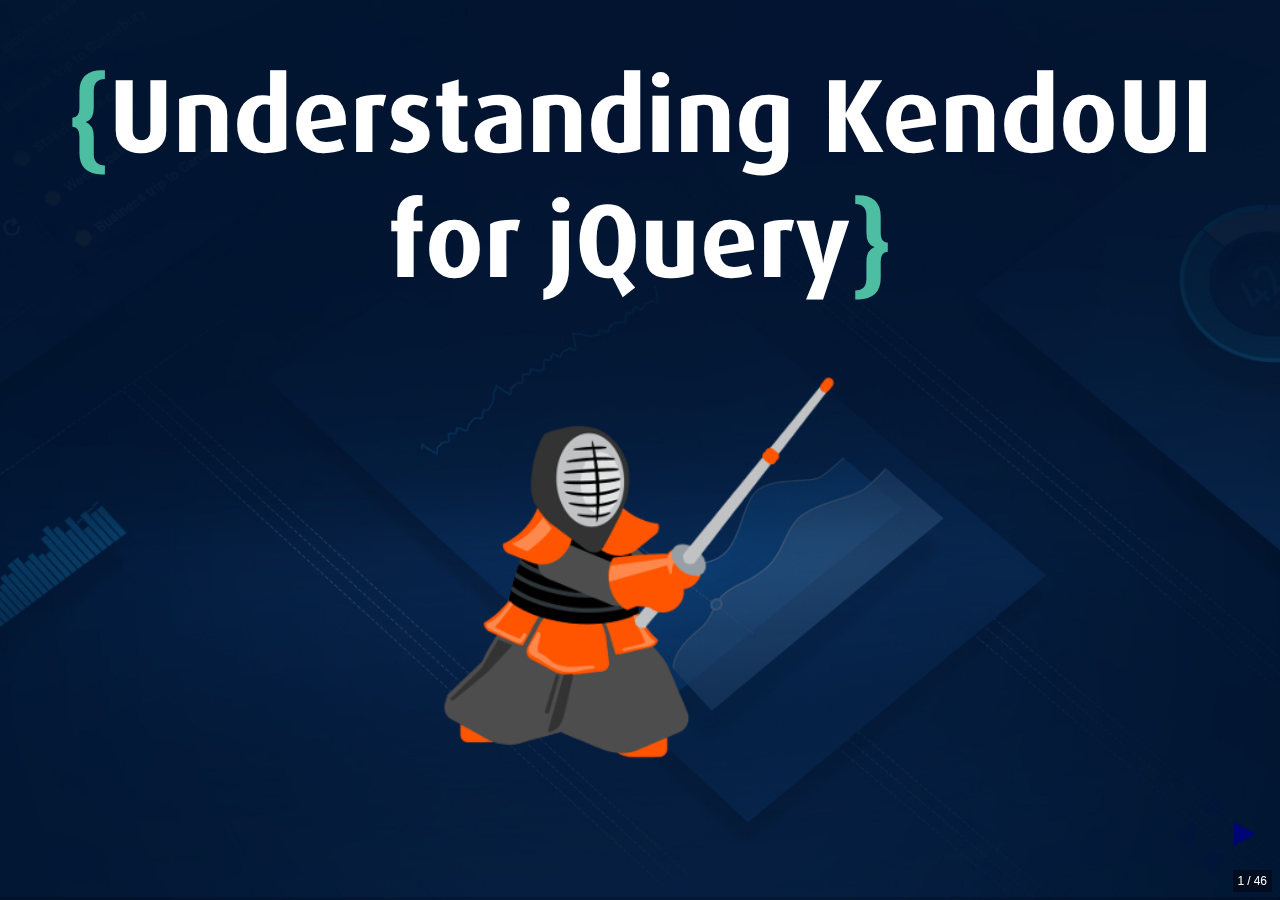
==== index.html @ 1e86cbaf "added few slides and images" ====
<!doctype html>
<html>
	<head>
		<meta charset="utf-8">
		<meta name="viewport" content="width=device-width, initial-scale=1.0, maximum-scale=1.0, user-scalable=no">

		<title>Understanding KendoUI for jQuery</title>
        <link rel="shortcut icon" href="favicon.ico" type="image/x-icon">
		<link rel="stylesheet" href="css/reveal.css">
		<link rel="stylesheet" href="css/theme/simple.css">

		<!-- Theme used for syntax highlighting of code -->
		<link rel="stylesheet" href="lib/css/zenburn.css">
        <link rel="stylesheet" href="/css/style.css">

		<!-- Printing and PDF exports -->
		<script>
		 var link = document.createElement( 'link' );
		 link.rel = 'stylesheet';
		 link.type = 'text/css';
		 link.href = window.location.search.match( /print-pdf/gi ) ? 'css/print/pdf.css' : 'css/print/paper.css';
		 document.getElementsByTagName( 'head' )[0].appendChild( link );
		</script>
	</head>
	<body>
		<div class="reveal">
			<div class="slides">
				<section id="main" data-background="./img/umbrella-bg.jpg" class="color-white">
                    <h2 class="title">Understanding KendoUI for jQuery</h2>
                    <img class="no-border bg-transparent" alt="" src="./img/kendoka-08-350.png" />
                </section>
                <section id="speaker-and-company-info">
                    <section id="speaker-info" data-background="./img/telerik-bg.jpg">
                        <div class="speaker-img-container">
                            <img src="./img/speaker.jpg" width="200" />
                        </div>
		                <table class="speaker-contact-info">
			                <tbody>
			                    <tr>
				                    <td><img class="no-border" src="./img/email.png" width="50"></td>
				                    <td style="vertical-align:middle"> <a href="mailto:denis@newventuresoftware.com?Subject=Hello" target="_blank">denis@newventuresoftware.com</a></td>
			                    </tr>
			                    <tr>
				                    <td><img class="no-border" src="./img/github.png" width="50"></td>
				                    <td style="vertical-align:middle"> <a href="https://github.com/deniskyashif" target="_blank">github.com/deniskyashif</a></td>
			                    </tr>
                                <tr>
				                    <td><img class="no-border" src="./img/twitter.png" width="50"></td>
				                    <td style="vertical-align:middle"><a href="https://twitter.com/deniskyashif" target="_blank">@deniskyashif</a></td>
			                    </tr>
			                </tbody>
		                </table>
		            </section>
                    <section id="certifications">
		                <div>
			                <img width="300" class="no-border" src="./img/medallion_sitefitiny-certified---300-dpi.png" />
			                <img width="350" class="no-border" src="./img/KendoUI_Badge_Square_Certified_Big.png" />
		                </div>
		            </section>
                    <section data-background="./img/nvs-intro.PNG"></section>
                    <section id="nvs-partners" data-background="./img/nvs-partners.PNG"></section>
                </section>
                <section id="icebreaker">
                    <section>
                        <img src="./img/stage-fright.jpg" class="no-border" />
                    </section> 
                    <section>
                        <h3>Breaking the Ice</h3>
                        <img src="./img/breaking-the-ice.jpg" width="525" />
                    </section>
                    <section>
                        ...
                    </section>
                </section>
                <section id="agenda" class="color-white" data-background-image="./img/school-board.jpg">
                    <h3>Agenda</h3>
                    <ul>
                        <li class="fragment">jQuery</li>
                        <li class="fragment">UI Components</li>
                        <li class="fragment">Data Source</li>
                        <li class="fragment">Templates</li>
                    </ul>
                </section>
                <!-- jQuery -->
                <section>
                    <section id="jquery" data-background="#202E3B">
                        <img alt="" src="./img/jquery.png" class="no-border" />
                    </section>
                    <section data-background="#202E3B">
                        <h4 class="text-right">jQuery</h4>
                        <p>Simplifies document traversal and manipulation, event handling, animation, and Ajax with an easy-to-use API</p>
                        <img alt="" src="./img/jquery-logo-no-text.png" width="150" class="no-border bg-transparent" style="position: absolute; top: -80%; left: -10%" />
                    </section>
                    <section data-background="#202E3B">
                        <h4 class="text-right">jQuery</h4>
                        <ul>
                            <li>Been around since 2006</li>
                            <li><a href="https://trends.builtwith.com/javascript/jQuery" target="_blank" style="color: lightblue">Used by 73% of the top 100k sites</a></li>
                            <li>Open Source</li>
                            <li>Simple and easy to use</li>
                            <li>Extensive browser support</li>
                        </ul>
                        <img alt="" src="./img/jquery-logo-no-text.png" width="150" class="no-border bg-transparent" style="position: absolute; top: -30%; left: -10%" />
                    </section>
                    <section>
                        <h3>A Brief Look</h3>
                        <pre class="fragment"><code class="js">$('button.continue').text('Next Step...');</code></pre>
                        <pre class="fragment"><code class="js">var hiddenBox = $('#banner-message');

$('#button-container button').on('click', function(event) {
    hiddenBox.show();
});</code></pre>
                    </section>
                    <section>
                        <h3>AJAX</h3>
                        <pre><code class="js">$.ajax({
  url: '/api/getWeather',
  method: 'GET',
  data: {
    zipcode: 97201
  },
  success: function( result ) {
    $('#weather-temp').text(result + ' degrees');
  }
});</code></pre>
                    </section>
                    <section id="jquery-plugins" data-background="https://premium.wpmudev.org/wp-content/uploads/2013/10/pretty-plugins.png">
                        <h3 class="color-white"><span>jQuery Plugins</span></h3>
                        <div style="height: 300px"></div>
                    </section>
                    <section data-transition="none">
                        <h4 class="text-right">How jQuery works</h4>
                        <pre><code class="js">$('span').css('color', 'red');</code></pre>
                    </section>
                    <section data-transition="none">
                        <h4 class="text-right">How jQuery works</h4>
                        <pre><code class="js" data-noescape><mark class="highlight-block">$('span')</mark>.css('color', 'red');</code></pre>
                    </section>
                    <section data-transition="none">
                        <h4 class="text-right">How jQuery works</h4>
                        <pre><code class="js" data-noescape>$('span')<mark>.css('color', 'red');</mark></code></pre>
                    </section>
                    <section data-background="#202E3B">
                        <p>A jQuery plugin is simply a new method that extends jQuery's prototype object.</p>
                        <img alt="" src="./img/jquery-logo-no-text.png" width="150" class="no-border bg-transparent" style="position: absolute; top: -120%; left: -10%" />
                    </section>
                    <section data-background="#202E3B">
                        <h3>Live Demo</h3>
                        <p>Implementing a custom jQuery plugin.</p>
                        <img alt="Demo Image" src="./img/not-sure-if-trick-show-me-the-demo.jpg" width="400" class="no-border fragment" />
                    </section>
                    <section data-background="./img/umbrella-bg.jpg">
                        <h3 class="color-white"><span>KendoUI</span></h3>
                        <img alt="" src="./img/kendoka-states1.png" class="no-border bg-transparent" width="200" style="margin: 0" />
                        <p class="color-white" style="font-size: 0.8em"><span>A complete JavaScript UI component library that allows you to quickly build web apps using your framework of choice.</span></p>
                    </section>
                    <section data-background="./img/umbrella-bg.jpg" class="color-white">
                        <div class="circle-wrapper">
                            <div class="circle center"><strong>Kendo UI</strong></div>
                            <div class="circle top fragment">Components</div>
                            <div class="circle top-right fragment">Data Source</div>
                            <div class="circle right fragment">Validation</div>
                            <div class="circle bottom-right fragment">Globalization</div>
                            <div class="circle bottom fragment">Templates</div>
                            <div class="circle bottom-left fragment">Drag & Drop</div>
                            <div class="circle left fragment">MVVM</div>
                            <div class="circle top-left fragment">Export</div>
                        </div>
                    </section>
                </section>
                <!-- UI Components -->
                <section>
                    <section>
                        <h3>UI Components</h3>
                        <img class="no-border" alt="" src="./img/kendoka-03-350.png" width="300" />
                    </section>
                    <section>
                        <p>Kendo UI Components are simply jQuery plugins.</p>
                        <pre><code class="js">$('#menu').kendoMenu();</code></pre>
                    </section>
                    <section data-background="black">
                        <h3><a href="http://demos.telerik.com/kendo-ui/" target="_blank" style="color: lightblue">Live Demo</a></h3>
                        <p>UI Components</p>
                        <img alt="Demo Image" src="./img/code-or-didnt-happen.jpg" width="400" class="no-border" />
                    </section>
                </section>
                <!-- Data Source -->
                <section>
                    <section>
                        <h3>Data Source</h3>
                        <p>An abstraction for using local or remote data.</p>
                    </section>
                    <section>
                        <h4 class="text-right">DataSource Features</h4>
                        <ul style="font-size: 0.8em">
                            <li class="fragment">Retrieve from a remote endpoint</li>
                            <li class="fragment">Maintain the data type and the structure</li>
                            <li class="fragment">Process serialization formats to and from an endpoint</li>
                            <li class="fragment">Synchronize CRUD operations</li>
                            <li class="fragment">Maintain an in-memory data caching</li>
                            <li class="fragment">Provide query mechanism via filter expressions</li>
                            <li class="fragment">Handles sorting, paging, grouping and aggregates</li>
                        </ul>
                    </section>
                    <section data-background="#000">
                        <!-- <p>The <strong><u>presentation layer</u></strong> must be separate from the <strong><u>data layer</u></strong>.</p> -->
                        <p style="font-size: 1.5em">presentation &ne; data</p>
                    </section>
                    <section>
                        <h4 class="text-right">Data Source</h4>
                        <img alt="" src="./img/ds-widget.png" class="no-border" />
                    </section>
                    <section>
                        <h4 class="text-right">Shared Data Source</h4>
                        <img alt="" src="./img/ds-widget-2.png" class="no-border" />
                    </section>
                    <section>
                        <h3>Live Demo</h3>
                        <img alt="Demo Image" src="./img/not-sure-if-trick-show-me-the-demo.jpg" width="400" class="no-border" />
                    </section>
                </section>
                <!-- Templates -->
                <section>
                    <section>
                        <h3>Templates</h3>
                        <img alt="template diagram" src="./img/template-diagram.jpg" class="no-border" />
                    </section>
                    <section data-background="#3F3F3F">
                        <h3>Syntax</h3>
                        <div>Render values as raw HTML: <pre><code class="html">#= value #</code></pre></div>
                        <div>Display HTML encoded values: <pre><code class="html">#: value #</code></pre></div>
                        <div>Execute arbitrary JavaScript code: <pre><code class="html"># if(true) { # "Non-script content..." # } #</code></pre></div>
                    </section>
                    <section>
                        <p>Inline</p>
                        <pre><code class="js">
// compile
var template = kendo.template('<span>#: message #</span>');

// render
$("#container").html(template({ message: "Hello Kendo!" }));
                        </code></pre>
                    </section>
                    <section>
                        <p>External</p>
                        <pre><code class="html"><div id="container"></div>
<script id="externalTemplate" type="text/x-kendo-template">
    <ul>
        # for (var i = 0; i < collection.length; i++) { #
            <li>#= collection[i] #</li>
        # } #
    </ul>
</script>
                        </code></pre>
                        <pre><code class="js">// compile
var template = kendo.template($('#externalTemplate').html());
// render
$('#container').html(template({ collection: [0,1,2,3,4,5] }));</code></pre>
                    </section>
                    <section>
                        <h3>Escaping</h3>
                        <pre><code class="js">var templateWithHashSymbol = '<span> #: value # \\# </span>';</code></pre>
                    </section>
                    <section>
                        <p>
                            Templates in Kendo are rendered using string concatenation by executing pure JavaScript code.
                        </p>
                        <p>
                            For maximum performance they should be compiled with the following flag set to false:
                        </p>
                        <pre><code class="js">kendo.template('<p> #: message #</p>', { useWithBlock: false });</code></pre>
                    </section>
                    <section data-background="#000">
                        <h3>Live Demo</h3>
                        <a href="http://demos.telerik.com/kendo-ui/templates/index" target="_blank">
                            <img alt="Demo Image" src="./img/code-or-didnt-happen.jpg" width="400" class="no-border" />
                        </a>
                    </section>
                </section>
                <!-- Misc -->
                <section>
                    <section data-background="./img/bg-pattern.png" class="color-white" id="theme-builder">
                        <a href="http://themebuilder.telerik.com/kendo-ui">
                            <img alt="" src="./img/progress_mainLogo.png" class="no-border bg-transparent" width="700" />
                        </a>
                        <p>Kendo UI</p>
                    </section>
                    <section>
                        <h3>Kendo UI and JSDO</h3>
                    </section>
                    <section>
                        <h3>Performance</h3>
                    </section>
                    <section data-background="#000">
                        <p>When JS developers argue about which framework is the best.</p>
                        <video src="./img/wwe-fight.mp4" autoplay loop width="500"></video>
                    </section>
                    <section data-background="#3EA8DF" class="color-white" id="using-kendo-with-other-frameworks">
                        <h3>KendoUI Supports</h3>
                        <div style="height: 50px"></div>
                        <ul>
                            <li><a href="https://www.telerik.com/kendo-ui#Features" target="_blank">jQuery</a></li>
                            <li><a href="https://www.telerik.com/kendo-angular-ui/" target="_blank">Angular</a></li>
                            <li><a href="https://www.telerik.com/kendo-react-ui" target="_blank">React</a></li>
                            <li><a href="https://www.telerik.com/kendo-vue-ui" target="_blank">Vue</a></li>
                        </ul>
                    </section>
                    <section>
                        <h3>Northwind Dashboard</h3>
                        <p><a href="http://demos.telerik.com/aspnet-mvc/html5-dashboard-sample-app/" target="_blank">Demo</a></p>
                        <p><a href="https://github.com/telerik/kendoui-northwind-dashboard" target="_blank">github.com/telerik/kendoui-northwind-dashboard</a></p>
                    </section>
                </section>
                <section id="questions">
                    <h3>Questions?</h3>
                    <img class="" src="./img/cats-staring.jpg" width="500" />
                </section>
                <section id="end">
		            <h2>Thank You!</h2>
		            <table>
			            <tbody>
                            <tr>
				                <td><img class="no-border" src="./img/email.png" style="width:70px"></td>
				                <td style="vertical-align:middle"> <a href="mailto:denis@newventuresoftware.com?Subject=Hello" target="_blank">denis@newventuresoftware.com</a></td>
			                </tr>
			                <tr>
				                <td><img class="no-border" src="./img/github.png" width="70"></td>
				                <td style="vertical-align:middle"> <a href="https://github.com/deniskyashif" target="_blank">github.com/deniskyashif</a></td>
			                </tr>
                            <tr>
				                <td><img class="no-border" src="./img/twitter.png" width="70"></td>
				                <td style="vertical-align:middle"><a href="https://twitter.com/deniskyashif" target="_blank">@deniskyashif</a></td>
			                </tr>
			            </tbody>
		            </table>
		        </section>
			</div>
            <section class="reveal-shared">
		        <div class="nvs-logo-container">
		            <a href="http://www.newventuresoftware.com/" target="_blank">
			            <img class="no-border" src="./img/nvs-logo.svg" width="150"/>
                    </a>
		        </div>
                <div class="nvs-website-bar"><span class="nvs-website-text brackets">www.newventuresoftware.com</span></div>
	        </section>
		</div>

		<script src="lib/js/head.min.js"></script>
		<script src="js/reveal.js"></script>

		<script>
		 // More info about config & dependencies:
		 // - https://github.com/hakimel/reveal.js#configuration
		 // - https://github.com/hakimel/reveal.js#dependencies
		 Reveal.initialize({
             history: true,
             progress: true,
             touch: true,
			 dependencies: [
				 { src: 'plugin/markdown/marked.js' },
				 { src: 'plugin/markdown/markdown.js' },
				 { src: 'plugin/notes/notes.js', async: true },
				 { src: 'plugin/highlight/highlight.js', async: true, callback: function() { hljs.initHighlightingOnLoad(); } }
			 ],
             slideNumber: 'c/t'
		 });
		</script>
	</body>
</html>
---- css/theme/simple.css ----
/**
 * A simple theme for reveal.js presentations, similar
 * to the default theme. The accent color is darkblue.
 *
 * This theme is Copyright (C) 2012 Owen Versteeg, https://github.com/StereotypicalApps. It is MIT licensed.
 * reveal.js is Copyright (C) 2011-2012 Hakim El Hattab, http://hakim.se
 */
@import url(https://fonts.googleapis.com/css?family=News+Cycle:400,700);
@import url(https://fonts.googleapis.com/css?family=Lato:400,700,400italic,700italic);
section.has-dark-background, section.has-dark-background h1, section.has-dark-background h2, section.has-dark-background h3, section.has-dark-background h4, section.has-dark-background h5, section.has-dark-background h6 {
  color: #fff; }

/*********************************************
 * GLOBAL STYLES
 *********************************************/
body {
  background: #fff;
  background-color: #fff; }

.reveal {
  font-family: "Lato", sans-serif;
  font-size: 40px;
  font-weight: normal;
  color: #000; }

::selection {
  color: #fff;
  background: rgba(0, 0, 0, 0.99);
  text-shadow: none; }

::-moz-selection {
  color: #fff;
  background: rgba(0, 0, 0, 0.99);
  text-shadow: none; }

.reveal .slides > section,
.reveal .slides > section > section {
  line-height: 1.3;
  font-weight: inherit; }

/*********************************************
 * HEADERS
 *********************************************/
.reveal h1,
.reveal h2,
.reveal h3,
.reveal h4,
.reveal h5,
.reveal h6 {
  margin: 0 0 20px 0;
  color: #000;
  font-family: "News Cycle", Impact, sans-serif;
  font-weight: normal;
  line-height: 1.2;
  letter-spacing: normal;
  text-transform: none;
  text-shadow: none;
  word-wrap: break-word; }

.reveal h1 {
  font-size: 3.77em; }

.reveal h2 {
  font-size: 2.11em; }

.reveal h3 {
  font-size: 1.55em; }

.reveal h4 {
  font-size: 1em; }

.reveal h1 {
  text-shadow: none; }

/*********************************************
 * OTHER
 *********************************************/
.reveal p {
  margin: 20px 0;
  line-height: 1.3; }

/* Ensure certain elements are never larger than the slide itself */
.reveal img,
.reveal video,
.reveal iframe {
  max-width: 95%;
  max-height: 95%; }

.reveal strong,
.reveal b {
  font-weight: bold; }

.reveal em {
  font-style: italic; }

.reveal ol,
.reveal dl,
.reveal ul {
  display: inline-block;
  text-align: left;
  margin: 0 0 0 1em; }

.reveal ol {
  list-style-type: decimal; }

.reveal ul {
  list-style-type: disc; }

.reveal ul ul {
  list-style-type: square; }

.reveal ul ul ul {
  list-style-type: circle; }

.reveal ul ul,
.reveal ul ol,
.reveal ol ol,
.reveal ol ul {
  display: block;
  margin-left: 40px; }

.reveal dt {
  font-weight: bold; }

.reveal dd {
  margin-left: 40px; }

.reveal q,
.reveal blockquote {
  quotes: none; }

.reveal blockquote {
  display: block;
  position: relative;
  width: 70%;
  margin: 20px auto;
  padding: 5px;
  font-style: italic;
  background: rgba(255, 255, 255, 0.05);
  box-shadow: 0px 0px 2px rgba(0, 0, 0, 0.2); }

.reveal blockquote p:first-child,
.reveal blockquote p:last-child {
  display: inline-block; }

.reveal q {
  font-style: italic; }

.reveal pre {
  display: block;
  position: relative;
  width: 90%;
  margin: 20px auto;
  text-align: left;
  font-size: 0.55em;
  font-family: monospace;
  line-height: 1.2em;
  word-wrap: break-word;
  box-shadow: 0px 0px 6px rgba(0, 0, 0, 0.3); }

.reveal code {
  font-family: monospace; }

.reveal pre code {
  display: block;
  padding: 5px;
  overflow: auto;
  max-height: 400px;
  word-wrap: normal; }

.reveal table {
  margin: auto;
  border-collapse: collapse;
  border-spacing: 0; }

.reveal table th {
  font-weight: bold; }

.reveal table th,
.reveal table td {
  text-align: left;
  padding: 0.2em 0.5em 0.2em 0.5em;
  border-bottom: 1px solid; }

.reveal table th[align="center"],
.reveal table td[align="center"] {
  text-align: center; }

.reveal table th[align="right"],
.reveal table td[align="right"] {
  text-align: right; }

.reveal table tbody tr:last-child th,
.reveal table tbody tr:last-child td {
  border-bottom: none; }

.reveal sup {
  vertical-align: super; }

.reveal sub {
  vertical-align: sub; }

.reveal small {
  display: inline-block;
  font-size: 0.6em;
  line-height: 1.2em;
  vertical-align: top; }

.reveal small * {
  vertical-align: top; }

/*********************************************
 * LINKS
 *********************************************/
.reveal a {
  color: #00008B;
  text-decoration: none;
  -webkit-transition: color .15s ease;
  -moz-transition: color .15s ease;
  transition: color .15s ease; }

.reveal a:hover {
  color: #0000f1;
  text-shadow: none;
  border: none; }

.reveal .roll span:after {
  color: #fff;
  background: #00003f; }

/*********************************************
 * IMAGES
 *********************************************/
.reveal section img {
  margin: 15px 0px;
  background: rgba(255, 255, 255, 0.12);
  border: 4px solid #000;
  box-shadow: 0 0 10px rgba(0, 0, 0, 0.15); }

.reveal section img.plain {
  border: 0;
  box-shadow: none; }

.reveal a img {
  -webkit-transition: all .15s linear;
  -moz-transition: all .15s linear;
  transition: all .15s linear; }

.reveal a:hover img {
  background: rgba(255, 255, 255, 0.2);
  border-color: #00008B;
  box-shadow: 0 0 20px rgba(0, 0, 0, 0.55); }

/*********************************************
 * NAVIGATION CONTROLS
 *********************************************/
.reveal .controls .navigate-left,
.reveal .controls .navigate-left.enabled {
  border-right-color: #00008B; }

.reveal .controls .navigate-right,
.reveal .controls .navigate-right.enabled {
  border-left-color: #00008B; }

.reveal .controls .navigate-up,
.reveal .controls .navigate-up.enabled {
  border-bottom-color: #00008B; }

.reveal .controls .navigate-down,
.reveal .controls .navigate-down.enabled {
  border-top-color: #00008B; }

.reveal .controls .navigate-left.enabled:hover {
  border-right-color: #0000f1; }

.reveal .controls .navigate-right.enabled:hover {
  border-left-color: #0000f1; }

.reveal .controls .navigate-up.enabled:hover {
  border-bottom-color: #0000f1; }

.reveal .controls .navigate-down.enabled:hover {
  border-top-color: #0000f1; }

/*********************************************
 * PROGRESS BAR
 *********************************************/
.reveal .progress {
  background: rgba(0, 0, 0, 0.2); }

.reveal .progress span {
  background: #00008B;
  -webkit-transition: width 800ms cubic-bezier(0.26, 0.86, 0.44, 0.985);
  -moz-transition: width 800ms cubic-bezier(0.26, 0.86, 0.44, 0.985);
  transition: width 800ms cubic-bezier(0.26, 0.86, 0.44, 0.985); }
---- lib/css/zenburn.css ----
/*

Zenburn style from voldmar.ru (c) Vladimir Epifanov <voldmar@voldmar.ru>
based on dark.css by Ivan Sagalaev

*/

.hljs {
  display: block;
  overflow-x: auto;
  padding: 0.5em;
  background: #3f3f3f;
  color: #dcdcdc;
}

.hljs-keyword,
.hljs-selector-tag,
.hljs-tag {
  color: #e3ceab;
}

.hljs-template-tag {
  color: #dcdcdc;
}

.hljs-number {
  color: #8cd0d3;
}

.hljs-variable,
.hljs-template-variable,
.hljs-attribute {
  color: #efdcbc;
}

.hljs-literal {
  color: #efefaf;
}

.hljs-subst {
  color: #8f8f8f;
}

.hljs-title,
.hljs-name,
.hljs-selector-id,
.hljs-selector-class,
.hljs-section,
.hljs-type {
  color: #efef8f;
}

.hljs-symbol,
.hljs-bullet,
.hljs-link {
  color: #dca3a3;
}

.hljs-deletion,
.hljs-string,
.hljs-built_in,
.hljs-builtin-name {
  color: #cc9393;
}

.hljs-addition,
.hljs-comment,
.hljs-quote,
.hljs-meta {
  color: #7f9f7f;
}


.hljs-emphasis {
  font-style: italic;
}

.hljs-strong {
  font-weight: bold;
}
---- css/style.css ----
@font-face {
	font-family: "Dax-Bold";
	src: url("./../fonts/DaxComp-Bold.ttf");
}

h1:before, h2:before, h3:before, h4:before, h5:before {
    content: "{";
    color: #4DBEA1;
}

h1:after, h2:after, h3:after, h4:after, h5:after {
    content: "}";
    color: #4DBEA1;
}

.reveal h1, .reveal h2, .reveal h3, .reveal h4, .reveal h5 {
    font-family: "Dax-Bold";
}

.reveal .nvs-website-bar {
    background-color: #4dbea1;
    color: #fff;
    line-height: 0.6em;
    position: absolute;
    bottom: 0;
    width: 100%;
    padding: 0.5% 0 0.5% 0.5%;
    font-size: 0.5em;
}

.reveal .nvs-website-bar .nvs-website-text {
    font-weight: bold;
}

.brackets:before {
    content: "{";
}

.brackets:after {
    content: "}";
}

.reveal .no-border{
    border: 0;
    box-shadow: none;
}

.reveal .bg-transparent {
    background: transparent;
}

.reveal .text-right {
    text-align: right;
}

.reveal .text-left {
    text-align: left;
}

.reveal .nvs-logo-container {
    padding-left: 15px;
}

.reveal #speaker-info {
    font-size: 30px;
}

.reveal #speaker-info .speaker-img-container {
    margin-right: 25px;
}

.reveal #speaker-info .speaker-img-container, .speaker-contact-info {
    display: inline-block;
}

.reveal .color-white * {
    color: #fff;
}

.reveal .color-red * {
    color: red;
}

.reveal .color-yellow * {
    color: yellow;
}

.reveal .color-green * {
    color: green;
}

.reveal .circle-wrapper {
    position: fixed;
    top: 0;
    bottom: 0;
    left: 0;
    right: 0;
}

.reveal .circle {
    position: absolute;
    font-size: 0.6em;
    background-color: green;
    border-radius: 50%;
    display: inline-block;
    height: 150px;
    width: 150px;
    line-height: 150px;
    text-align: center;
    vertical-align: middle;
}

.reveal .circle.center {
    position: absolute;
    top: calc(50% - 150px);
    left: calc(50% - 150px);
    font-size: 1em;
    height: 300px;
    width: 300px;
    line-height: 300px;
    background-color: #CA491E;
}

.reveal .circle.top {
    position: absolute;
    top: calc(50% - 75px - 200px - 50px);
    left: calc(50% - 75px);
}

.reveal .circle.bottom {
    position: absolute;
    top: calc(50% - 75px + 200px + 50px);
    left: calc(50% - 75px);
}

.reveal .circle.left {
    position: absolute;
    top: calc(50% - 75px);
    left: calc(50% - 75px - 200px - 50px);

}

.reveal .circle.right {
    position: absolute;
    top: calc(50% - 75px);
    left: calc(50% - 75px + 200px + 50px);
}

.reveal .circle.top-left {
    position: absolute;
    top: calc(50% - 75px - 200px);
    left: calc(50% - 75px - 200px);
}

.reveal .circle.top-right {
    position: absolute;
    top: calc(50% - 75px - 200px);
    left: calc(50% - 75px + 200px);
}

.reveal .circle.bottom-left {
    position: absolute;
    top: calc(50% - 75px + 200px);
    left: calc(50% - 75px - 200px);
}

.reveal .circle.bottom-right {
    position: absolute;
    top: calc(50% - 75px + 200px);
    left: calc(50% - 75px + 200px);
}

#using-kendo-with-other-frameworks ul > li {
    list-style-type: none;
    display: inline-block;
    background-color: #425366;
    padding: 10px 40px;
    margin-right: 15px;
}

#using-kendo-with-other-frameworks ul > li:hover {
    background-color: #55697f;
}

#using-kendo-with-other-frameworks ul > li > a:hover {
    color: #fff;
}
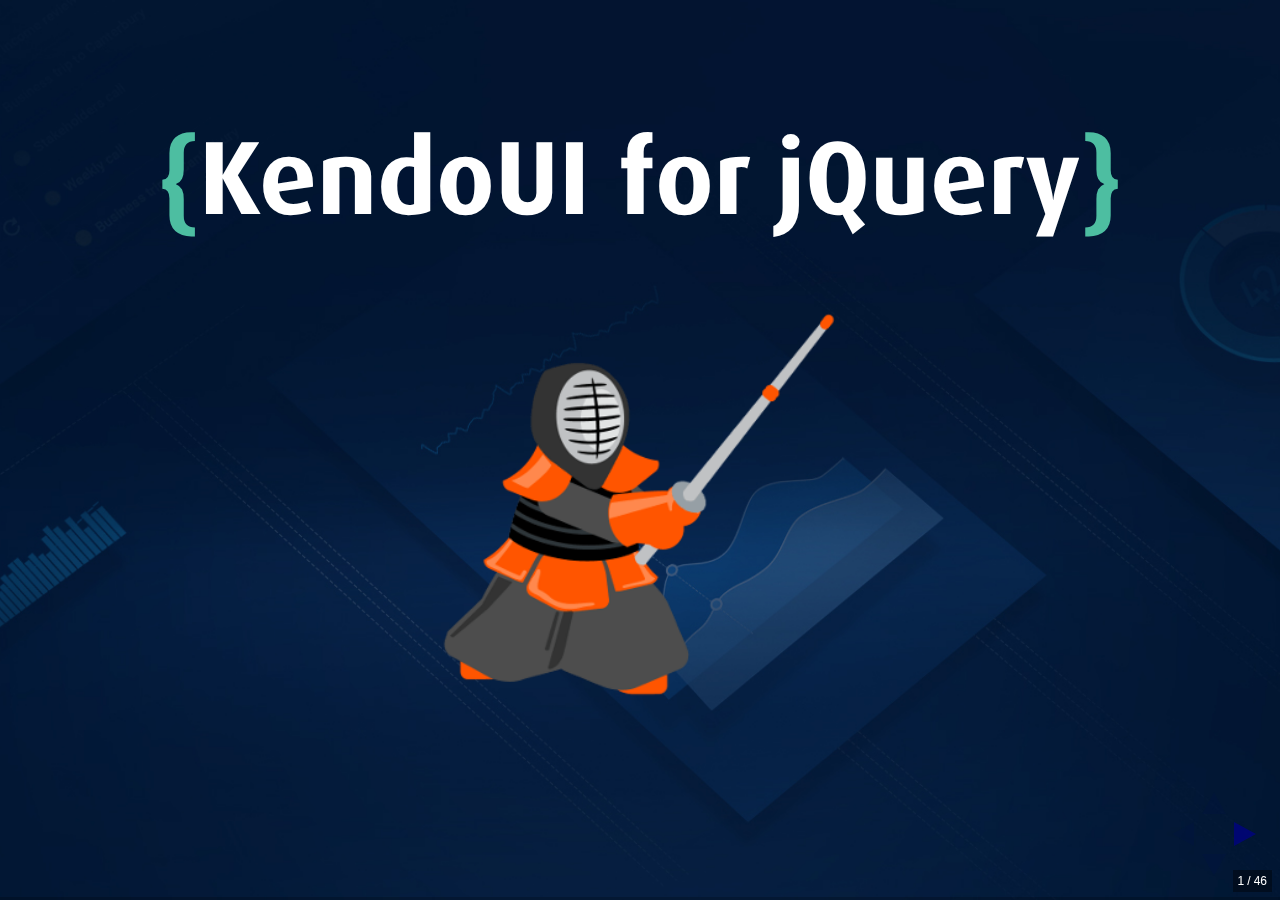
==== commit 4d85269b: "updated the slides and the demos" ====
--- a/index.html
+++ b/index.html
@@ -4,7 +4,7 @@
 		<meta charset="utf-8">
 		<meta name="viewport" content="width=device-width, initial-scale=1.0, maximum-scale=1.0, user-scalable=no">
 
-		<title>Understanding KendoUI for jQuery</title>
+		<title>KendoUI for jQuery</title>
         <link rel="shortcut icon" href="favicon.ico" type="image/x-icon">
 		<link rel="stylesheet" href="css/reveal.css">
 		<link rel="stylesheet" href="css/theme/simple.css">
@@ -26,26 +26,24 @@
 		<div class="reveal">
 			<div class="slides">
 				<section id="main" data-background="./img/umbrella-bg.jpg" class="color-white">
-                    <h2 class="title">Understanding KendoUI for jQuery</h2>
+                    <h2 class="title">KendoUI for jQuery</h2>
                     <img class="no-border bg-transparent" alt="" src="./img/kendoka-08-350.png" />
                 </section>
                 <section id="speaker-and-company-info">
                     <section id="speaker-info" data-background="./img/telerik-bg.jpg">
-                        <div class="speaker-img-container">
-                            <img src="./img/speaker.jpg" width="200" />
-                        </div>
-		                <table class="speaker-contact-info">
+                        <h3>Denis Kyashif</h3>
+		                <table>
 			                <tbody>
-			                    <tr>
-				                    <td><img class="no-border" src="./img/email.png" width="50"></td>
+                                <tr>
+				                    <td><img class="no-border" src="./img/email.png" width="70"></td>
 				                    <td style="vertical-align:middle"> <a href="mailto:denis@newventuresoftware.com?Subject=Hello" target="_blank">denis@newventuresoftware.com</a></td>
 			                    </tr>
 			                    <tr>
-				                    <td><img class="no-border" src="./img/github.png" width="50"></td>
+				                    <td><img class="no-border" src="./img/github.png" width="70"></td>
 				                    <td style="vertical-align:middle"> <a href="https://github.com/deniskyashif" target="_blank">github.com/deniskyashif</a></td>
 			                    </tr>
                                 <tr>
-				                    <td><img class="no-border" src="./img/twitter.png" width="50"></td>
+				                    <td><img class="no-border" src="./img/twitter.png" width="70"></td>
 				                    <td style="vertical-align:middle"><a href="https://twitter.com/deniskyashif" target="_blank">@deniskyashif</a></td>
 			                    </tr>
 			                </tbody>
@@ -147,26 +145,28 @@
                     <section data-background="#202E3B">
                         <h3>Live Demo</h3>
                         <p>Implementing a custom jQuery plugin.</p>
-                        <img alt="Demo Image" src="./img/not-sure-if-trick-show-me-the-demo.jpg" width="400" class="no-border fragment" />
-                    </section>
-                    <section data-background="./img/umbrella-bg.jpg">
-                        <h3 class="color-white"><span>KendoUI</span></h3>
-                        <img alt="" src="./img/kendoka-states1.png" class="no-border bg-transparent" width="200" style="margin: 0" />
-                        <p class="color-white" style="font-size: 0.8em"><span>A complete JavaScript UI component library that allows you to quickly build web apps using your framework of choice.</span></p>
-                    </section>
-                    <section data-background="./img/umbrella-bg.jpg" class="color-white">
-                        <div class="circle-wrapper">
-                            <div class="circle center"><strong>Kendo UI</strong></div>
-                            <div class="circle top fragment">Components</div>
-                            <div class="circle top-right fragment">Data Source</div>
-                            <div class="circle right fragment">Validation</div>
-                            <div class="circle bottom-right fragment">Globalization</div>
-                            <div class="circle bottom fragment">Templates</div>
-                            <div class="circle bottom-left fragment">Drag & Drop</div>
-                            <div class="circle left fragment">MVVM</div>
-                            <div class="circle top-left fragment">Export</div>
-                        </div>
-                    </section>
+                        <a href="demos/jquery-plugin.html" target="_blank">
+                            <img alt="Demo Image" src="./img/not-sure-if-trick-show-me-the-demo.jpg" width="400" class="no-border fragment" />
+                        </a>
+                    </section>
+                </section>
+                <section data-background="./img/umbrella-bg.jpg">
+                    <h3 class="color-white"><span>KendoUI</span></h3>
+                    <img alt="" src="./img/kendoka-states1.png" class="no-border bg-transparent" width="200" style="margin: 0" />
+                    <p class="color-white" style="font-size: 0.8em"><span>A complete JavaScript UI component library that allows you to quickly build web apps using your framework of choice.</span></p>
+                </section>
+                <section data-background="./img/umbrella-bg.jpg" class="color-white">
+                    <div class="circle-wrapper">
+                        <div class="circle center"><strong class="brackets">Kendo UI</strong></div>
+                        <div class="circle top fragment">Components</div>
+                        <div class="circle top-right fragment">Data Source</div>
+                        <div class="circle right fragment">Validation</div>
+                        <div class="circle bottom-right fragment">Globalization</div>
+                        <div class="circle bottom fragment">Templates</div>
+                        <div class="circle bottom-left fragment">Drag & Drop</div>
+                        <div class="circle left fragment">MVVM</div>
+                        <div class="circle top-left fragment">Export</div>
+                    </div>
                 </section>
                 <!-- UI Components -->
                 <section>
@@ -179,9 +179,10 @@
                         <pre><code class="js">$('#menu').kendoMenu();</code></pre>
                     </section>
                     <section data-background="black">
-                        <h3><a href="http://demos.telerik.com/kendo-ui/" target="_blank" style="color: lightblue">Live Demo</a></h3>
-                        <p>UI Components</p>
-                        <img alt="Demo Image" src="./img/code-or-didnt-happen.jpg" width="400" class="no-border" />
+                        <h3>Live Demo</h3>
+                        <a href="http://demos.telerik.com/kendo-ui/" target="_blank" style="color: lightblue">
+                            <img alt="Demo Image" src="./img/code-or-didnt-happen.jpg" width="400" class="no-border" />
+                        </a>
                     </section>
                 </section>
                 <!-- Data Source -->
@@ -189,6 +190,9 @@
                     <section>
                         <h3>Data Source</h3>
                         <p>An abstraction for using local or remote data.</p>
+                    </section>
+                    <section data-background="#000">
+                        <p style="font-size: 1.5em">presentation &ne; data</p>
                     </section>
                     <section>
                         <h4 class="text-right">DataSource Features</h4>
@@ -202,10 +206,6 @@
                             <li class="fragment">Handles sorting, paging, grouping and aggregates</li>
                         </ul>
                     </section>
-                    <section data-background="#000">
-                        <!-- <p>The <strong><u>presentation layer</u></strong> must be separate from the <strong><u>data layer</u></strong>.</p> -->
-                        <p style="font-size: 1.5em">presentation &ne; data</p>
-                    </section>
                     <section>
                         <h4 class="text-right">Data Source</h4>
                         <img alt="" src="./img/ds-widget.png" class="no-border" />
@@ -216,7 +216,9 @@
                     </section>
                     <section>
                         <h3>Live Demo</h3>
-                        <img alt="Demo Image" src="./img/not-sure-if-trick-show-me-the-demo.jpg" width="400" class="no-border" />
+                        <a href="demos/data-source.html" target="_blank">
+                            <img alt="Demo Image" src="./img/not-sure-if-trick-show-me-the-demo.jpg" width="400" class="no-border" />
+                        </a>
                     </section>
                 </section>
                 <!-- Templates -->
@@ -246,9 +248,9 @@
                         <pre><code class="html"><div id="container"></div>
 <script id="externalTemplate" type="text/x-kendo-template">
     <ul>
-        # for (var i = 0; i < collection.length; i++) { #
-            <li>#= collection[i] #</li>
-        # } #
+    # for (var i = 0; i < collection.length; i++) { #
+        <li>#: collection[i] #</li>
+    # } #
     </ul>
 </script>
                         </code></pre>
@@ -272,7 +274,7 @@
                     </section>
                     <section data-background="#000">
                         <h3>Live Demo</h3>
-                        <a href="http://demos.telerik.com/kendo-ui/templates/index" target="_blank">
+                        <a href="demos/templates.html" target="_blank">
                             <img alt="Demo Image" src="./img/code-or-didnt-happen.jpg" width="400" class="no-border" />
                         </a>
                     </section>
@@ -280,16 +282,15 @@
                 <!-- Misc -->
                 <section>
                     <section data-background="./img/bg-pattern.png" class="color-white" id="theme-builder">
-                        <a href="http://themebuilder.telerik.com/kendo-ui">
-                            <img alt="" src="./img/progress_mainLogo.png" class="no-border bg-transparent" width="700" />
-                        </a>
-                        <p>Kendo UI</p>
-                    </section>
-                    <section>
-                        <h3>Kendo UI and JSDO</h3>
-                    </section>
-                    <section>
-                        <h3>Performance</h3>
+                        <a href="http://demos.telerik.com/kendo-ui/themebuilder/" target="_blank">
+                            <h3>Kendo UI Theme Builder</h3>
+                        </a>
+                    </section>
+                    <section>
+                        <h3>Using JSDO with Kendo UI</h3>
+                        <p><a href="https://www.telerik.com/whitepapers/kendo-ui/using-the-progress-jsdo-with-kendo-ui" target="_blank">
+                            telerik.com/whitepapers/kendo-ui/using-the-progress-jsdo-with-kendo-ui
+                        </a></p>
                     </section>
                     <section data-background="#000">
                         <p>When JS developers argue about which framework is the best.</p>
@@ -304,12 +305,28 @@
                             <li><a href="https://www.telerik.com/kendo-react-ui" target="_blank">React</a></li>
                             <li><a href="https://www.telerik.com/kendo-vue-ui" target="_blank">Vue</a></li>
                         </ul>
+                        <ul style="font-size: 0.8em; margin-top: 15px;">
+                            <li><a href="#" target="_blank">JSP</a></li>
+                            <li><a href="#" target="_blank">ASP.NET MVC</a></li>
+                            <li><a href="#" target="_blank">ASP.NET Core</a></li>
+                            <li><a href="#" target="_blank">PHP</a></li>
+                        </ul>
                     </section>
                     <section>
                         <h3>Northwind Dashboard</h3>
-                        <p><a href="http://demos.telerik.com/aspnet-mvc/html5-dashboard-sample-app/" target="_blank">Demo</a></p>
+                        <p><a href="http://demos.telerik.com/aspnet-mvc/html5-dashboard-sample-app/" target="_blank">demos.telerik.com/aspnet-mvc/html5-dashboard-sample-app/</a></p>
                         <p><a href="https://github.com/telerik/kendoui-northwind-dashboard" target="_blank">github.com/telerik/kendoui-northwind-dashboard</a></p>
                     </section>
+                </section>
+                <section id="learning-resources" class="color-white" data-background-image="./img/school-board.jpg">
+                    <h3>Learning Resources</h3>
+                    <ul style="list-style-type: none">
+                        <li><a href="https://docs.telerik.com/kendo-ui/" target="_blank" style="color: lightblue">docs.telerik.com/kendo-ui/</a></li>
+                        <li><a href="http://demos.telerik.com/kendo-ui/" target="_blank" style="color: lightblue">demos.telerik.com/kendo-ui/</a></li>
+                        <li><a href="https://github.com/telerik/kendo-ui-core" target="_blank" style="color: lightblue">github.com/telerik/kendo-ui-core</a></li>
+                        <li><a href="https://www.telerik.com/support/whats-new/kendo-ui/roadmap" target="_blank" style="color: lightblue">telerik.com/support/whats-new/kendo-ui/roadmap</a></li>
+                        <li><a href="https://www.newventuresoftware.com/blog" target="_blank" style="color: lightblue">newventuresoftware.com/blog</a></li>
+                    </ul>
                 </section>
                 <section id="questions">
                     <h3>Questions?</h3>
@@ -320,7 +337,7 @@
 		            <table>
 			            <tbody>
                             <tr>
-				                <td><img class="no-border" src="./img/email.png" style="width:70px"></td>
+				                <td><img class="no-border" src="./img/email.png" width="70"></td>
 				                <td style="vertical-align:middle"> <a href="mailto:denis@newventuresoftware.com?Subject=Hello" target="_blank">denis@newventuresoftware.com</a></td>
 			                </tr>
 			                <tr>
--- a/css/style.css
+++ b/css/style.css
@@ -97,6 +97,14 @@
     right: 0;
 }
 
+.reveal .circle-wrapper .brackets:before {
+    color: #4DBEA1;
+}
+
+.reveal .circle-wrapper .brackets:after {
+    color: #4DBEA1;
+}
+
 .reveal .circle {
     position: absolute;
     font-size: 0.6em;
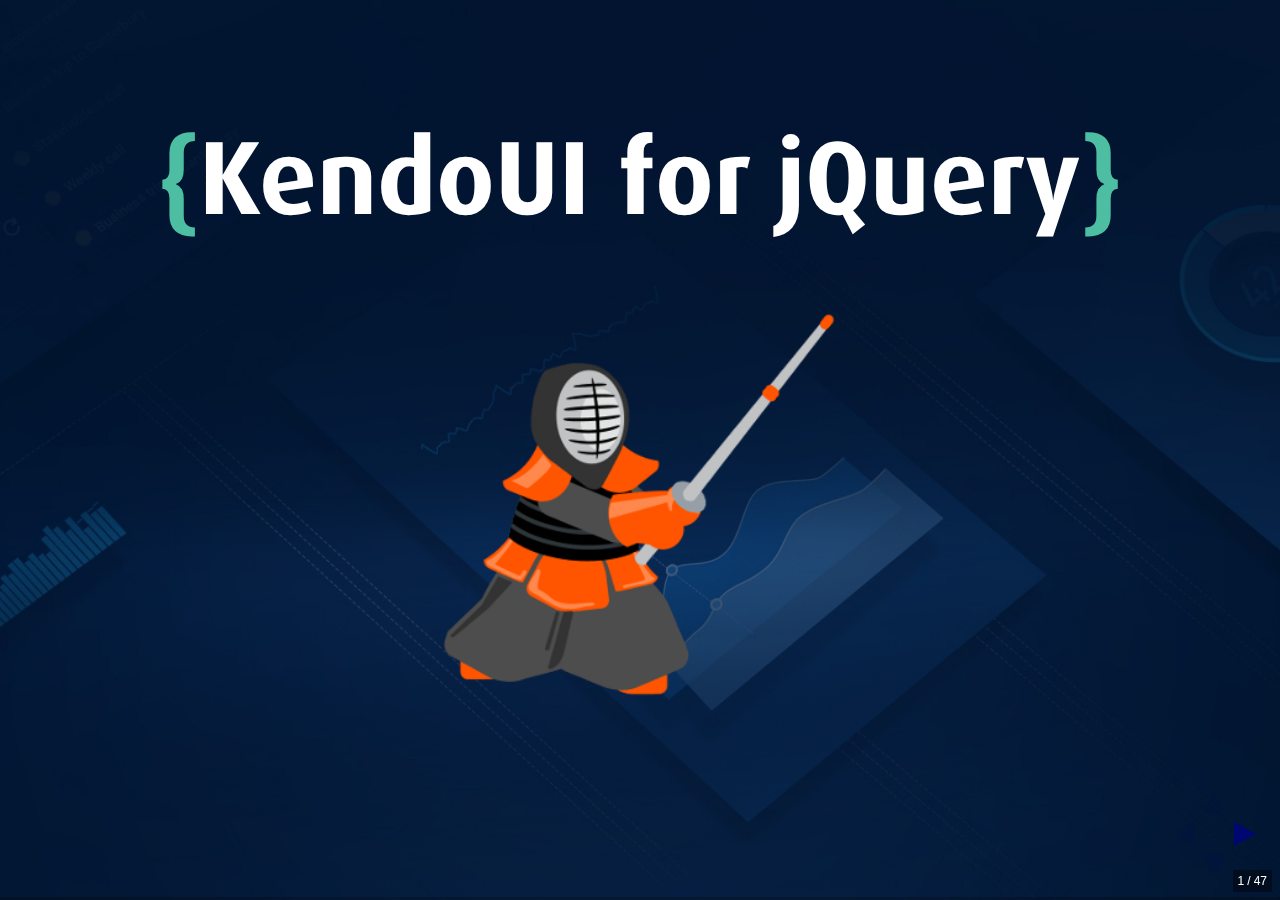
==== commit 29c634ae: "updated the slides" ====
--- a/index.html
+++ b/index.html
@@ -84,6 +84,9 @@
                     <section id="jquery" data-background="#202E3B">
                         <img alt="" src="./img/jquery.png" class="no-border" />
                     </section>
+                    <section data-background="#e6e6e6">
+                        <img alt="" src="./img/DOM-model.svg" class="no-border bg-transparent" width="600" />
+                    </section>
                     <section data-background="#202E3B">
                         <h4 class="text-right">jQuery</h4>
                         <p>Simplifies document traversal and manipulation, event handling, animation, and Ajax with an easy-to-use API</p>
@@ -102,10 +105,10 @@
                     </section>
                     <section>
                         <h3>A Brief Look</h3>
-                        <pre class="fragment"><code class="js">$('button.continue').text('Next Step...');</code></pre>
-                        <pre class="fragment"><code class="js">var hiddenBox = $('#banner-message');
-
-$('#button-container button').on('click', function(event) {
+                        <pre><code class="html"><button class="continue">Click</button></code></pre>
+                        <pre><code class="js">$('button.continue').text('Next Step...');
+
+$('button.continue').on('click', function(event) {
     hiddenBox.show();
 });</code></pre>
                     </section>
@@ -128,15 +131,15 @@
                     </section>
                     <section data-transition="none">
                         <h4 class="text-right">How jQuery works</h4>
-                        <pre><code class="js">$('span').css('color', 'red');</code></pre>
+                        <pre><code class="js">$('section').css('color', 'red');</code></pre>
                     </section>
                     <section data-transition="none">
                         <h4 class="text-right">How jQuery works</h4>
-                        <pre><code class="js" data-noescape><mark class="highlight-block">$('span')</mark>.css('color', 'red');</code></pre>
+                        <pre><code class="js" data-noescape><mark class="highlight-block">$('section')</mark>.css('color', 'red');</code></pre>
                     </section>
                     <section data-transition="none">
                         <h4 class="text-right">How jQuery works</h4>
-                        <pre><code class="js" data-noescape>$('span')<mark>.css('color', 'red');</mark></code></pre>
+                        <pre><code class="js" data-noescape>$('section')<mark>.css('color', 'red');</mark></code></pre>
                     </section>
                     <section data-background="#202E3B">
                         <p>A jQuery plugin is simply a new method that extends jQuery's prototype object.</p>
@@ -257,7 +260,7 @@
                         <pre><code class="js">// compile
 var template = kendo.template($('#externalTemplate').html());
 // render
-$('#container').html(template({ collection: [0,1,2,3,4,5] }));</code></pre>
+$('#container').html(template({ collection: [0, 1, 2, 3, 4, 5] }));</code></pre>
                     </section>
                     <section>
                         <h3>Escaping</h3>
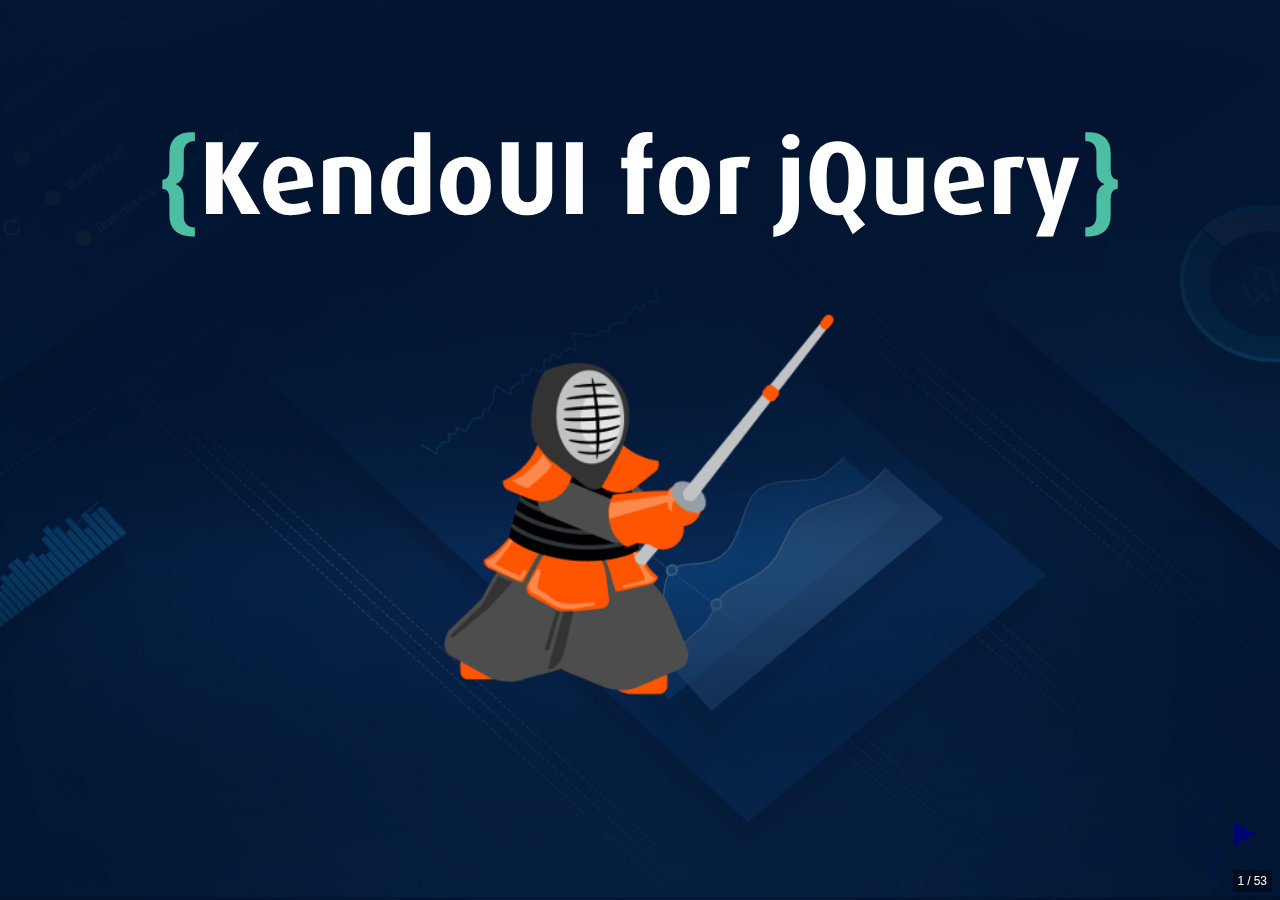
==== commit 37a3c10c: "added "breaking the ice" slides" ====
--- a/index.html
+++ b/index.html
@@ -58,6 +58,10 @@
                     <section data-background="./img/nvs-intro.PNG"></section>
                     <section id="nvs-partners" data-background="./img/nvs-partners.PNG"></section>
                 </section>
+                <section data-background-color="#000">
+                    <p><em><strong>Say NO to the slow and painful</em></strong></p>
+                    <img alt="" src="./img/death-by-ppt.jpg" width="500" class="no-border" />
+                </section>
                 <section id="icebreaker">
                     <section>
                         <img src="./img/stage-fright.jpg" class="no-border" />
@@ -67,7 +71,22 @@
                         <img src="./img/breaking-the-ice.jpg" width="525" />
                     </section>
                     <section>
-                        ...
+                        <img class="" src="./img/frodo1.jpg" width="400" />
+                    </section>
+                    <section>
+                        <img class="" src="./img/frodo2.jpg" width="600" style="transform: rotate(90deg);" />
+                    </section>
+                    <section>
+                        <img class="" src="./img/frodo4.jpg"/>
+                    </section>
+                    <section>
+                        <img class="" src="./img/frodo5.jpg" style="transform: rotate(180deg);"/>
+                    </section>
+                    <section>
+                        <img src="./img/frodo6.JPEG" width="450" />
+                    </section>
+                    <section>
+                        <img src="./img/frodo7.jpg" width="400" />
                     </section>
                 </section>
                 <section id="agenda" class="color-white" data-background-image="./img/school-board.jpg">
@@ -195,7 +214,12 @@
                         <p>An abstraction for using local or remote data.</p>
                     </section>
                     <section data-background="#000">
-                        <p style="font-size: 1.5em">presentation &ne; data</p>
+                        <div>
+                            <span class="ph">
+                                <span class="ph-left">UI &ne;</span>
+                                <span class="ph-right">Data</span>
+                            </span>
+                        </div>
                     </section>
                     <section>
                         <h4 class="text-right">DataSource Features</h4>
--- a/css/style.css
+++ b/css/style.css
@@ -193,3 +193,21 @@
 #using-kendo-with-other-frameworks ul > li > a:hover {
     color: #fff;
 }
+
+.reveal .ph {
+    font-family: 'Arial';
+    font-size: 2.2em;
+    font-weight: 700;
+    padding: 10px;
+}
+
+.reveal .ph .ph-left {
+    color: #fff;
+}
+
+.reveal .ph .ph-right {
+    background-color: #FC9900;
+    border-radius: 10px;
+    color: #000;
+    padding: 10px 15px;
+}
